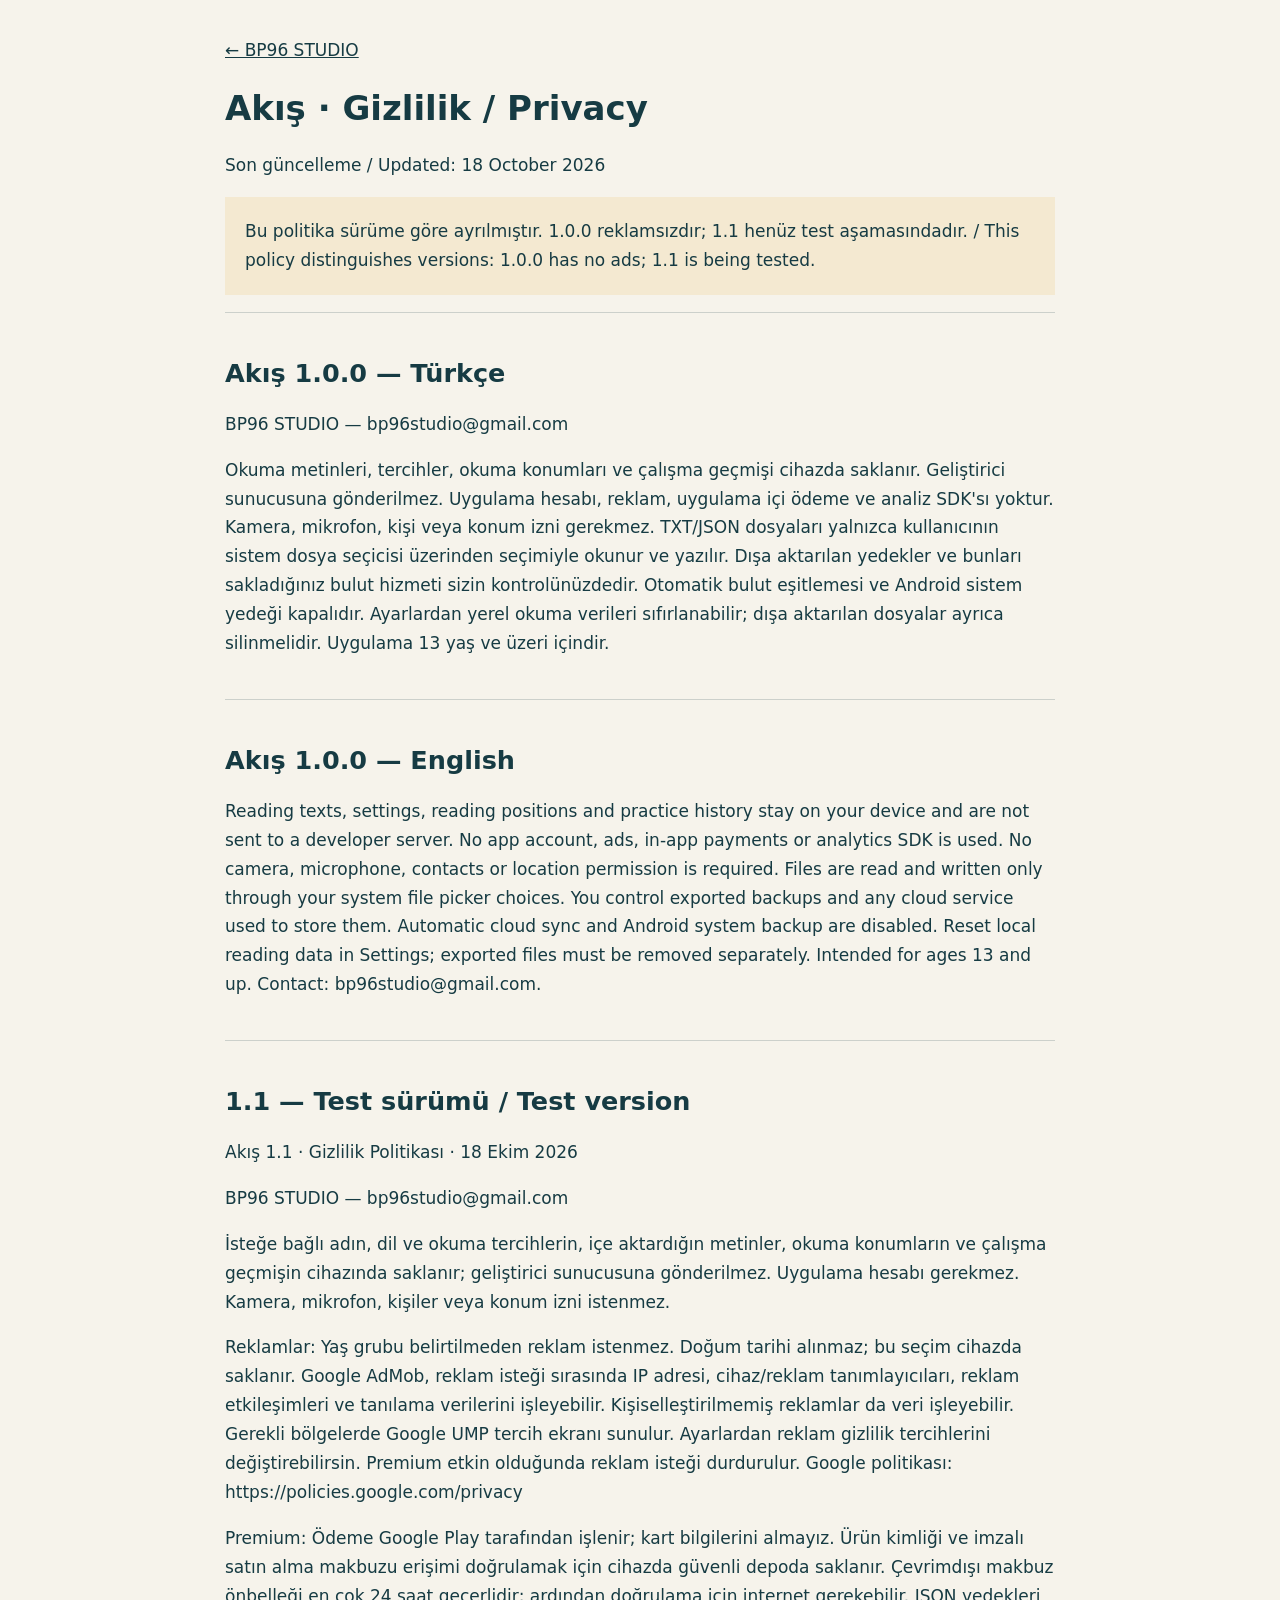
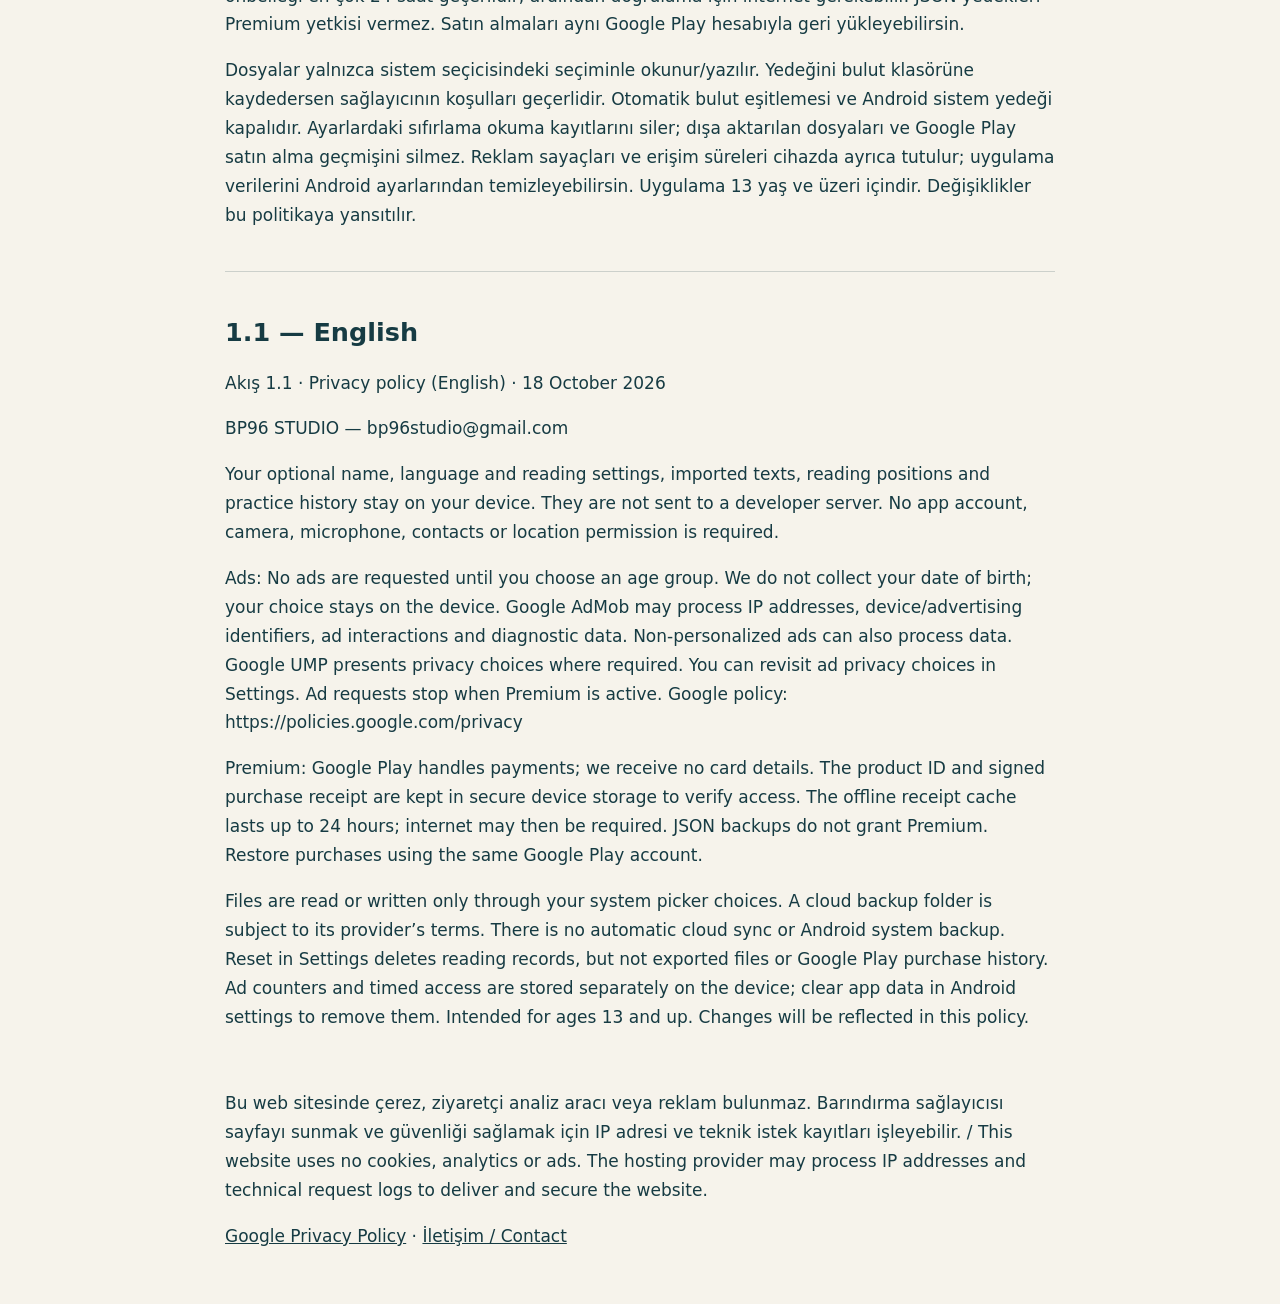
==== privacy.html @ a9ad48e4 "Publish BP96 STUDIO support, privacy and app-ads.txt" ====
<!doctype html><html lang="tr"><head><meta charset="utf-8"><meta name="viewport" content="width=device-width,initial-scale=1"><title>Akış · Gizlilik / Privacy · BP96 STUDIO</title><style>body{margin:0;background:#f6f3eb;color:#163b43;font:17px/1.7 system-ui,sans-serif}main{max-width:830px;margin:auto;padding:36px 24px}h1,h2{line-height:1.2}section{padding:24px 0;border-top:1px solid #163b4330}a{color:inherit}.note{padding:20px;background:#e9bd6030}p{white-space:pre-line}</style></head><body><main><a href="/">← BP96 STUDIO</a><h1>Akış · Gizlilik / Privacy</h1><p>Son güncelleme / Updated: 18 October 2026</p><p class="note">Bu politika sürüme göre ayrılmıştır. 1.0.0 reklamsızdır; 1.1 henüz test aşamasındadır. / This policy distinguishes versions: 1.0.0 has no ads; 1.1 is being tested.</p><section><h2>Akış 1.0.0 — Türkçe</h2><p>BP96 STUDIO — bp96studio@gmail.com</p><p>Okuma metinleri, tercihler, okuma konumları ve çalışma geçmişi cihazda saklanır. Geliştirici sunucusuna gönderilmez. Uygulama hesabı, reklam, uygulama içi ödeme ve analiz SDK'sı yoktur. Kamera, mikrofon, kişi veya konum izni gerekmez. TXT/JSON dosyaları yalnızca kullanıcının sistem dosya seçicisi üzerinden seçimiyle okunur ve yazılır. Dışa aktarılan yedekler ve bunları sakladığınız bulut hizmeti sizin kontrolünüzdedir. Otomatik bulut eşitlemesi ve Android sistem yedeği kapalıdır. Ayarlardan yerel okuma verileri sıfırlanabilir; dışa aktarılan dosyalar ayrıca silinmelidir. Uygulama 13 yaş ve üzeri içindir.</p></section><section lang="en"><h2>Akış 1.0.0 — English</h2><p>Reading texts, settings, reading positions and practice history stay on your device and are not sent to a developer server. No app account, ads, in-app payments or analytics SDK is used. No camera, microphone, contacts or location permission is required. Files are read and written only through your system file picker choices. You control exported backups and any cloud service used to store them. Automatic cloud sync and Android system backup are disabled. Reset local reading data in Settings; exported files must be removed separately. Intended for ages 13 and up. Contact: bp96studio@gmail.com.</p></section><section><h2>1.1 — Test sürümü / Test version</h2><p>Akış 1.1 · Gizlilik Politikası · 18 Ekim 2026</p><p>BP96 STUDIO — bp96studio@gmail.com</p><p>İsteğe bağlı adın, dil ve okuma tercihlerin, içe aktardığın metinler, okuma konumların ve çalışma geçmişin cihazında saklanır; geliştirici sunucusuna gönderilmez. Uygulama hesabı gerekmez. Kamera, mikrofon, kişiler veya konum izni istenmez.</p><p>Reklamlar: Yaş grubu belirtilmeden reklam istenmez. Doğum tarihi alınmaz; bu seçim cihazda saklanır. Google AdMob, reklam isteği sırasında IP adresi, cihaz/reklam tanımlayıcıları, reklam etkileşimleri ve tanılama verilerini işleyebilir. Kişiselleştirilmemiş reklamlar da veri işleyebilir. Gerekli bölgelerde Google UMP tercih ekranı sunulur. Ayarlardan reklam gizlilik tercihlerini değiştirebilirsin. Premium etkin olduğunda reklam isteği durdurulur. Google politikası: https://policies.google.com/privacy</p><p>Premium: Ödeme Google Play tarafından işlenir; kart bilgilerini almayız. Ürün kimliği ve imzalı satın alma makbuzu erişimi doğrulamak için cihazda güvenli depoda saklanır. Çevrimdışı makbuz önbelleği en çok 24 saat geçerlidir; ardından doğrulama için internet gerekebilir. JSON yedekleri Premium yetkisi vermez. Satın almaları aynı Google Play hesabıyla geri yükleyebilirsin.</p><p>Dosyalar yalnızca sistem seçicisindeki seçiminle okunur/yazılır. Yedeğini bulut klasörüne kaydedersen sağlayıcının koşulları geçerlidir. Otomatik bulut eşitlemesi ve Android sistem yedeği kapalıdır. Ayarlardaki sıfırlama okuma kayıtlarını siler; dışa aktarılan dosyaları ve Google Play satın alma geçmişini silmez. Reklam sayaçları ve erişim süreleri cihazda ayrıca tutulur; uygulama verilerini Android ayarlarından temizleyebilirsin. Uygulama 13 yaş ve üzeri içindir. Değişiklikler bu politikaya yansıtılır.</p></section><section lang="en"><h2>1.1 — English</h2><p>Akış 1.1 · Privacy policy (English) · 18 October 2026</p><p>BP96 STUDIO — bp96studio@gmail.com</p><p>Your optional name, language and reading settings, imported texts, reading positions and practice history stay on your device. They are not sent to a developer server. No app account, camera, microphone, contacts or location permission is required.</p><p>Ads: No ads are requested until you choose an age group. We do not collect your date of birth; your choice stays on the device. Google AdMob may process IP addresses, device/advertising identifiers, ad interactions and diagnostic data. Non-personalized ads can also process data. Google UMP presents privacy choices where required. You can revisit ad privacy choices in Settings. Ad requests stop when Premium is active. Google policy: https://policies.google.com/privacy</p><p>Premium: Google Play handles payments; we receive no card details. The product ID and signed purchase receipt are kept in secure device storage to verify access. The offline receipt cache lasts up to 24 hours; internet may then be required. JSON backups do not grant Premium. Restore purchases using the same Google Play account.</p><p>Files are read or written only through your system picker choices. A cloud backup folder is subject to its provider’s terms. There is no automatic cloud sync or Android system backup. Reset in Settings deletes reading records, but not exported files or Google Play purchase history. Ad counters and timed access are stored separately on the device; clear app data in Android settings to remove them. Intended for ages 13 and up. Changes will be reflected in this policy.</p></section><p>Bu web sitesinde çerez, ziyaretçi analiz aracı veya reklam bulunmaz. Barındırma sağlayıcısı sayfayı sunmak ve güvenliği sağlamak için IP adresi ve teknik istek kayıtları işleyebilir. / This website uses no cookies, analytics or ads. The hosting provider may process IP addresses and technical request logs to deliver and secure the website.</p><p><a href="https://policies.google.com/privacy">Google Privacy Policy</a> · <a href="mailto:bp96studio@gmail.com">İletişim / Contact</a></p></main></body></html>
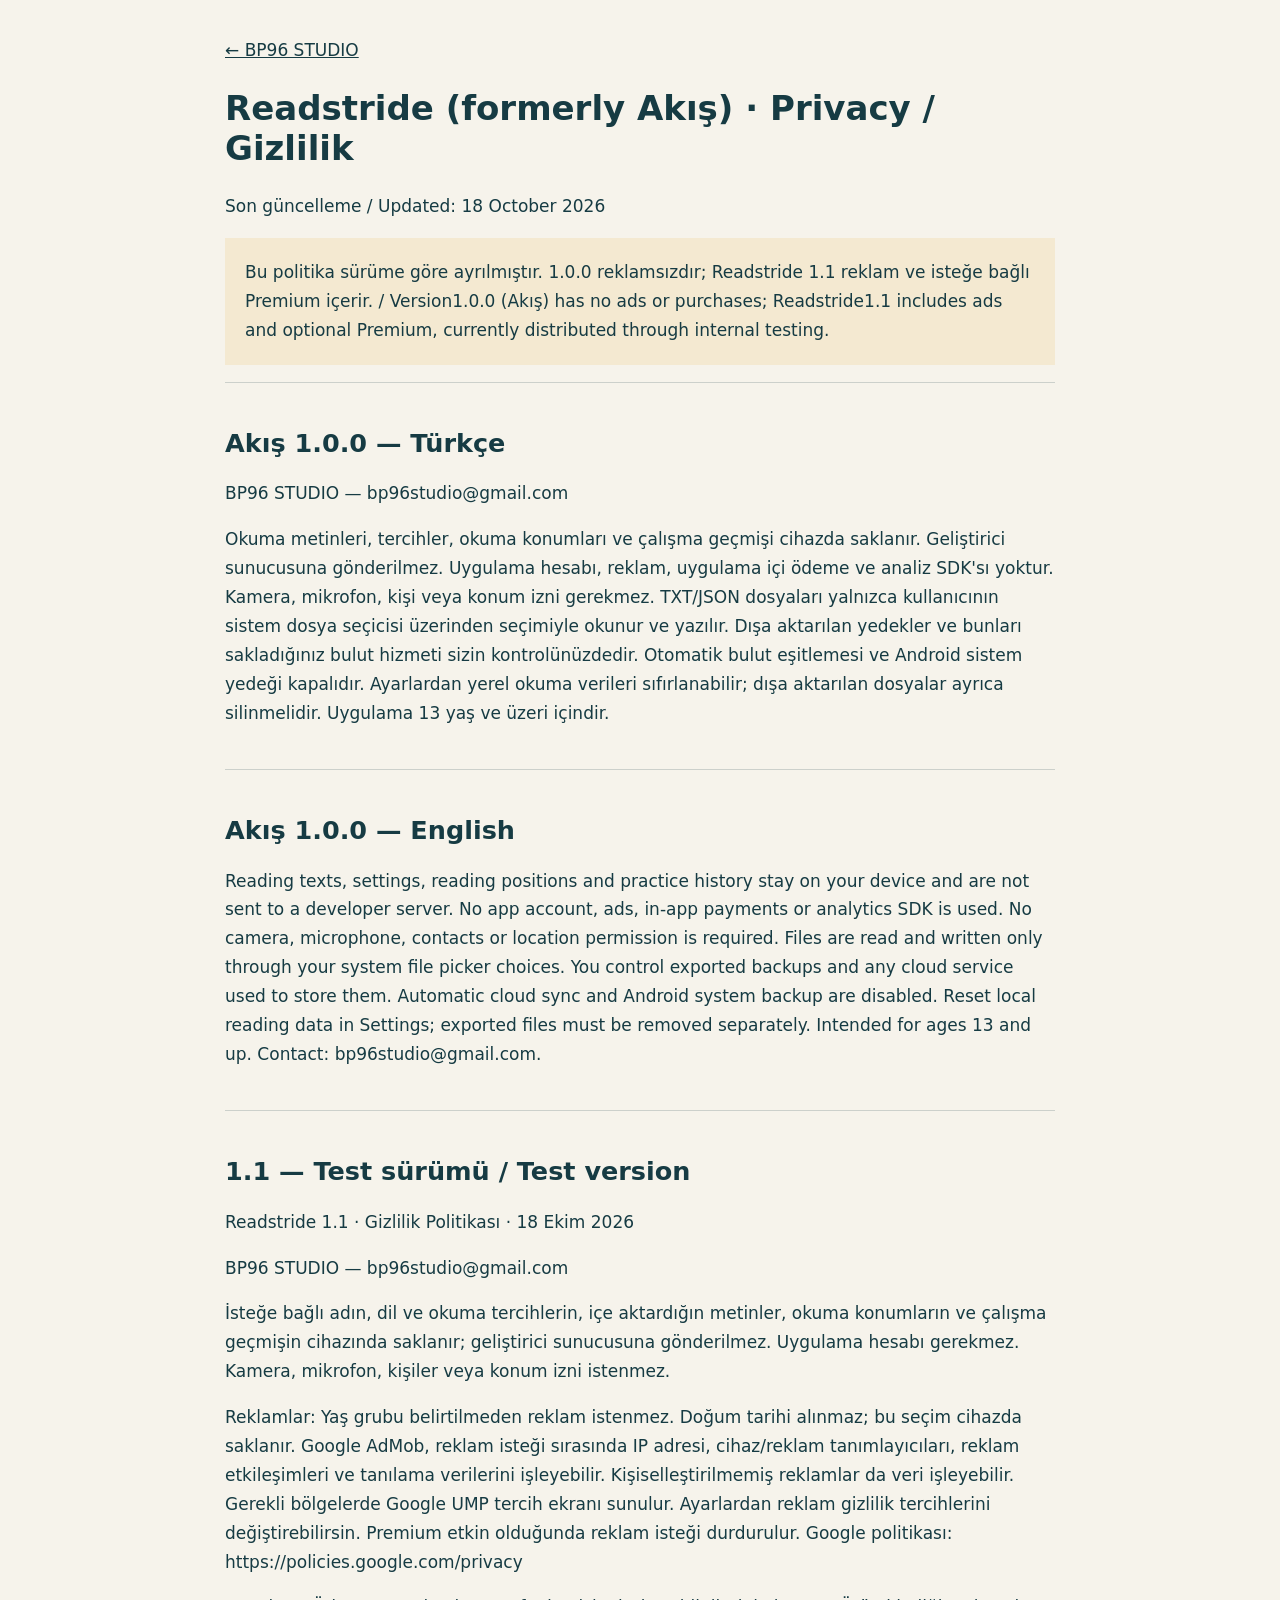
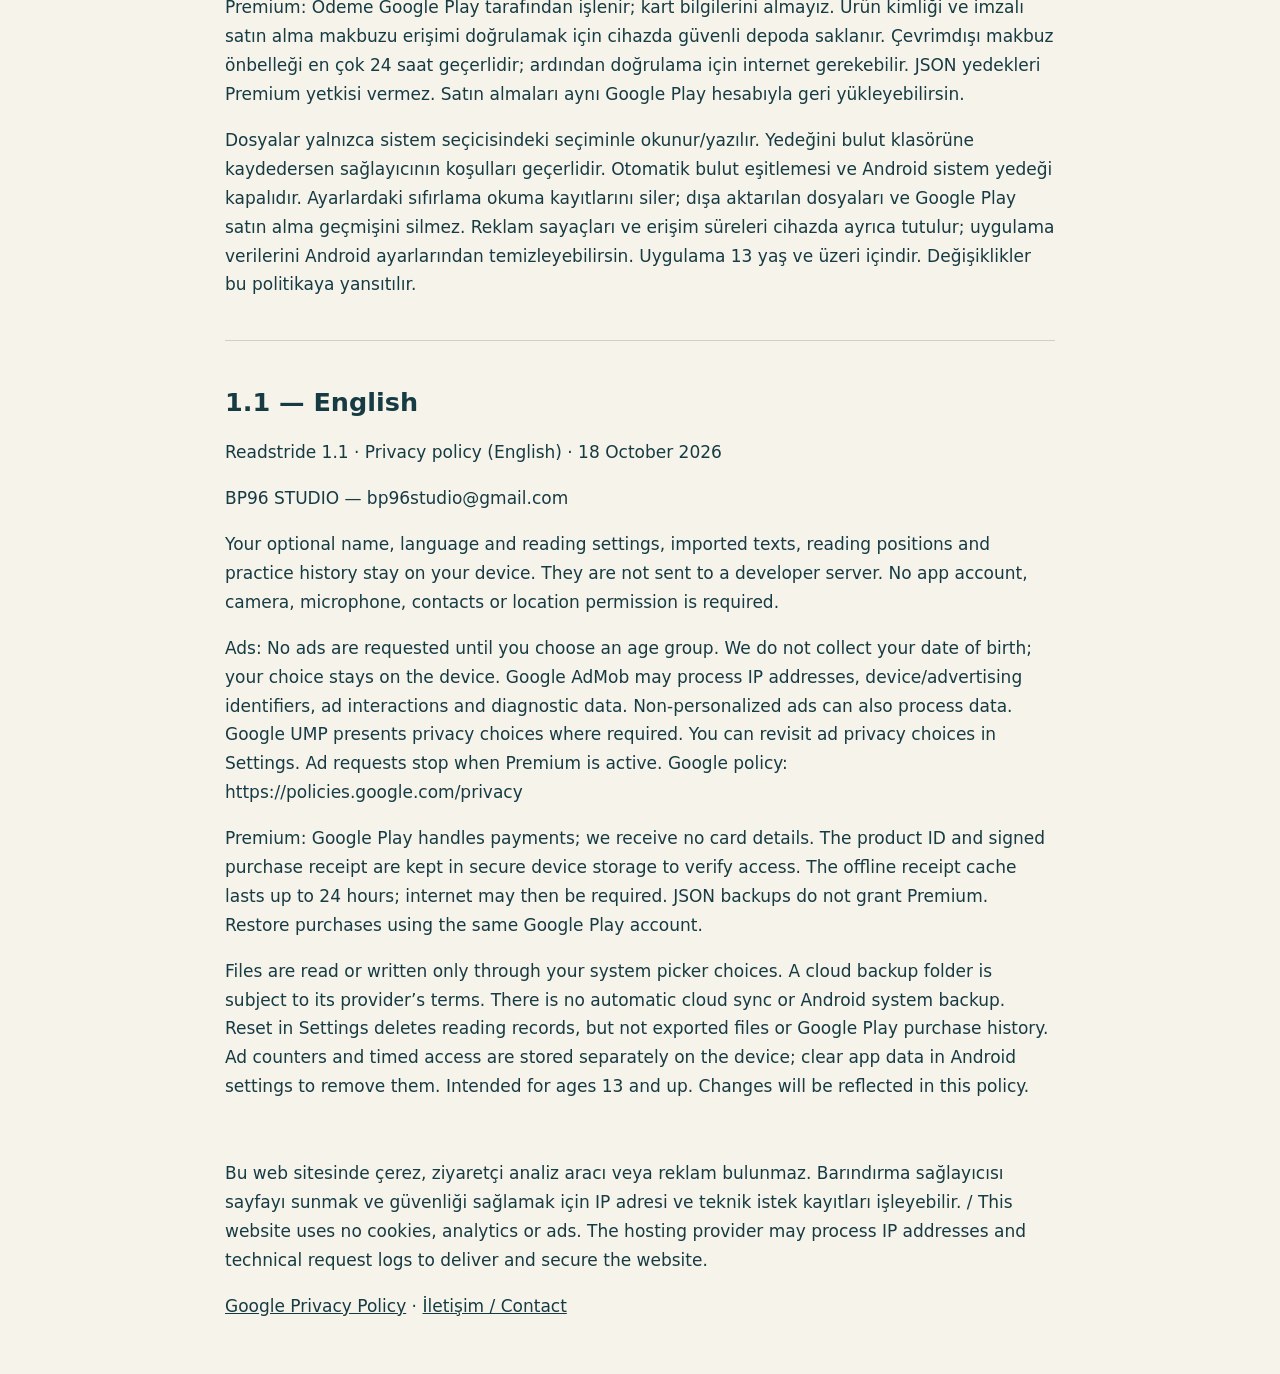
==== commit e2ac1d54: "Introduce English-first Readstride branding and current privacy versions" ====
--- a/privacy.html
+++ b/privacy.html
@@ -1 +1 @@
-<!doctype html><html lang="tr"><head><meta charset="utf-8"><meta name="viewport" content="width=device-width,initial-scale=1"><title>Akış · Gizlilik / Privacy · BP96 STUDIO</title><style>body{margin:0;background:#f6f3eb;color:#163b43;font:17px/1.7 system-ui,sans-serif}main{max-width:830px;margin:auto;padding:36px 24px}h1,h2{line-height:1.2}section{padding:24px 0;border-top:1px solid #163b4330}a{color:inherit}.note{padding:20px;background:#e9bd6030}p{white-space:pre-line}</style></head><body><main><a href="/">← BP96 STUDIO</a><h1>Akış · Gizlilik / Privacy</h1><p>Son güncelleme / Updated: 18 October 2026</p><p class="note">Bu politika sürüme göre ayrılmıştır. 1.0.0 reklamsızdır; 1.1 henüz test aşamasındadır. / This policy distinguishes versions: 1.0.0 has no ads; 1.1 is being tested.</p><section><h2>Akış 1.0.0 — Türkçe</h2><p>BP96 STUDIO — bp96studio@gmail.com</p><p>Okuma metinleri, tercihler, okuma konumları ve çalışma geçmişi cihazda saklanır. Geliştirici sunucusuna gönderilmez. Uygulama hesabı, reklam, uygulama içi ödeme ve analiz SDK'sı yoktur. Kamera, mikrofon, kişi veya konum izni gerekmez. TXT/JSON dosyaları yalnızca kullanıcının sistem dosya seçicisi üzerinden seçimiyle okunur ve yazılır. Dışa aktarılan yedekler ve bunları sakladığınız bulut hizmeti sizin kontrolünüzdedir. Otomatik bulut eşitlemesi ve Android sistem yedeği kapalıdır. Ayarlardan yerel okuma verileri sıfırlanabilir; dışa aktarılan dosyalar ayrıca silinmelidir. Uygulama 13 yaş ve üzeri içindir.</p></section><section lang="en"><h2>Akış 1.0.0 — English</h2><p>Reading texts, settings, reading positions and practice history stay on your device and are not sent to a developer server. No app account, ads, in-app payments or analytics SDK is used. No camera, microphone, contacts or location permission is required. Files are read and written only through your system file picker choices. You control exported backups and any cloud service used to store them. Automatic cloud sync and Android system backup are disabled. Reset local reading data in Settings; exported files must be removed separately. Intended for ages 13 and up. Contact: bp96studio@gmail.com.</p></section><section><h2>1.1 — Test sürümü / Test version</h2><p>Akış 1.1 · Gizlilik Politikası · 18 Ekim 2026</p><p>BP96 STUDIO — bp96studio@gmail.com</p><p>İsteğe bağlı adın, dil ve okuma tercihlerin, içe aktardığın metinler, okuma konumların ve çalışma geçmişin cihazında saklanır; geliştirici sunucusuna gönderilmez. Uygulama hesabı gerekmez. Kamera, mikrofon, kişiler veya konum izni istenmez.</p><p>Reklamlar: Yaş grubu belirtilmeden reklam istenmez. Doğum tarihi alınmaz; bu seçim cihazda saklanır. Google AdMob, reklam isteği sırasında IP adresi, cihaz/reklam tanımlayıcıları, reklam etkileşimleri ve tanılama verilerini işleyebilir. Kişiselleştirilmemiş reklamlar da veri işleyebilir. Gerekli bölgelerde Google UMP tercih ekranı sunulur. Ayarlardan reklam gizlilik tercihlerini değiştirebilirsin. Premium etkin olduğunda reklam isteği durdurulur. Google politikası: https://policies.google.com/privacy</p><p>Premium: Ödeme Google Play tarafından işlenir; kart bilgilerini almayız. Ürün kimliği ve imzalı satın alma makbuzu erişimi doğrulamak için cihazda güvenli depoda saklanır. Çevrimdışı makbuz önbelleği en çok 24 saat geçerlidir; ardından doğrulama için internet gerekebilir. JSON yedekleri Premium yetkisi vermez. Satın almaları aynı Google Play hesabıyla geri yükleyebilirsin.</p><p>Dosyalar yalnızca sistem seçicisindeki seçiminle okunur/yazılır. Yedeğini bulut klasörüne kaydedersen sağlayıcının koşulları geçerlidir. Otomatik bulut eşitlemesi ve Android sistem yedeği kapalıdır. Ayarlardaki sıfırlama okuma kayıtlarını siler; dışa aktarılan dosyaları ve Google Play satın alma geçmişini silmez. Reklam sayaçları ve erişim süreleri cihazda ayrıca tutulur; uygulama verilerini Android ayarlarından temizleyebilirsin. Uygulama 13 yaş ve üzeri içindir. Değişiklikler bu politikaya yansıtılır.</p></section><section lang="en"><h2>1.1 — English</h2><p>Akış 1.1 · Privacy policy (English) · 18 October 2026</p><p>BP96 STUDIO — bp96studio@gmail.com</p><p>Your optional name, language and reading settings, imported texts, reading positions and practice history stay on your device. They are not sent to a developer server. No app account, camera, microphone, contacts or location permission is required.</p><p>Ads: No ads are requested until you choose an age group. We do not collect your date of birth; your choice stays on the device. Google AdMob may process IP addresses, device/advertising identifiers, ad interactions and diagnostic data. Non-personalized ads can also process data. Google UMP presents privacy choices where required. You can revisit ad privacy choices in Settings. Ad requests stop when Premium is active. Google policy: https://policies.google.com/privacy</p><p>Premium: Google Play handles payments; we receive no card details. The product ID and signed purchase receipt are kept in secure device storage to verify access. The offline receipt cache lasts up to 24 hours; internet may then be required. JSON backups do not grant Premium. Restore purchases using the same Google Play account.</p><p>Files are read or written only through your system picker choices. A cloud backup folder is subject to its provider’s terms. There is no automatic cloud sync or Android system backup. Reset in Settings deletes reading records, but not exported files or Google Play purchase history. Ad counters and timed access are stored separately on the device; clear app data in Android settings to remove them. Intended for ages 13 and up. Changes will be reflected in this policy.</p></section><p>Bu web sitesinde çerez, ziyaretçi analiz aracı veya reklam bulunmaz. Barındırma sağlayıcısı sayfayı sunmak ve güvenliği sağlamak için IP adresi ve teknik istek kayıtları işleyebilir. / This website uses no cookies, analytics or ads. The hosting provider may process IP addresses and technical request logs to deliver and secure the website.</p><p><a href="https://policies.google.com/privacy">Google Privacy Policy</a> · <a href="mailto:bp96studio@gmail.com">İletişim / Contact</a></p></main></body></html>+<!doctype html><html lang="en"><head><meta charset="utf-8"><meta name="viewport" content="width=device-width,initial-scale=1"><title>Readstride · Gizlilik / Privacy · BP96 STUDIO</title><style>body{margin:0;background:#f6f3eb;color:#163b43;font:17px/1.7 system-ui,sans-serif}main{max-width:830px;margin:auto;padding:36px 24px}h1,h2{line-height:1.2}section{padding:24px 0;border-top:1px solid #163b4330}a{color:inherit}.note{padding:20px;background:#e9bd6030}p{white-space:pre-line}</style></head><body><main><a href="/">← BP96 STUDIO</a><h1>Readstride (formerly Akış) · Privacy / Gizlilik</h1><p>Son güncelleme / Updated: 18 October 2026</p><p class="note">Bu politika sürüme göre ayrılmıştır. 1.0.0 reklamsızdır; Readstride 1.1 reklam ve isteğe bağlı Premium içerir. / Version1.0.0 (Akış) has no ads or purchases; Readstride1.1 includes ads and optional Premium, currently distributed through internal testing.</p><section><h2>Akış 1.0.0 — Türkçe</h2><p>BP96 STUDIO — bp96studio@gmail.com</p><p>Okuma metinleri, tercihler, okuma konumları ve çalışma geçmişi cihazda saklanır. Geliştirici sunucusuna gönderilmez. Uygulama hesabı, reklam, uygulama içi ödeme ve analiz SDK'sı yoktur. Kamera, mikrofon, kişi veya konum izni gerekmez. TXT/JSON dosyaları yalnızca kullanıcının sistem dosya seçicisi üzerinden seçimiyle okunur ve yazılır. Dışa aktarılan yedekler ve bunları sakladığınız bulut hizmeti sizin kontrolünüzdedir. Otomatik bulut eşitlemesi ve Android sistem yedeği kapalıdır. Ayarlardan yerel okuma verileri sıfırlanabilir; dışa aktarılan dosyalar ayrıca silinmelidir. Uygulama 13 yaş ve üzeri içindir.</p></section><section lang="en"><h2>Akış 1.0.0 — English</h2><p>Reading texts, settings, reading positions and practice history stay on your device and are not sent to a developer server. No app account, ads, in-app payments or analytics SDK is used. No camera, microphone, contacts or location permission is required. Files are read and written only through your system file picker choices. You control exported backups and any cloud service used to store them. Automatic cloud sync and Android system backup are disabled. Reset local reading data in Settings; exported files must be removed separately. Intended for ages 13 and up. Contact: bp96studio@gmail.com.</p></section><section><h2>1.1 — Test sürümü / Test version</h2><p>Readstride 1.1 · Gizlilik Politikası · 18 Ekim 2026</p><p>BP96 STUDIO — bp96studio@gmail.com</p><p>İsteğe bağlı adın, dil ve okuma tercihlerin, içe aktardığın metinler, okuma konumların ve çalışma geçmişin cihazında saklanır; geliştirici sunucusuna gönderilmez. Uygulama hesabı gerekmez. Kamera, mikrofon, kişiler veya konum izni istenmez.</p><p>Reklamlar: Yaş grubu belirtilmeden reklam istenmez. Doğum tarihi alınmaz; bu seçim cihazda saklanır. Google AdMob, reklam isteği sırasında IP adresi, cihaz/reklam tanımlayıcıları, reklam etkileşimleri ve tanılama verilerini işleyebilir. Kişiselleştirilmemiş reklamlar da veri işleyebilir. Gerekli bölgelerde Google UMP tercih ekranı sunulur. Ayarlardan reklam gizlilik tercihlerini değiştirebilirsin. Premium etkin olduğunda reklam isteği durdurulur. Google politikası: https://policies.google.com/privacy</p><p>Premium: Ödeme Google Play tarafından işlenir; kart bilgilerini almayız. Ürün kimliği ve imzalı satın alma makbuzu erişimi doğrulamak için cihazda güvenli depoda saklanır. Çevrimdışı makbuz önbelleği en çok 24 saat geçerlidir; ardından doğrulama için internet gerekebilir. JSON yedekleri Premium yetkisi vermez. Satın almaları aynı Google Play hesabıyla geri yükleyebilirsin.</p><p>Dosyalar yalnızca sistem seçicisindeki seçiminle okunur/yazılır. Yedeğini bulut klasörüne kaydedersen sağlayıcının koşulları geçerlidir. Otomatik bulut eşitlemesi ve Android sistem yedeği kapalıdır. Ayarlardaki sıfırlama okuma kayıtlarını siler; dışa aktarılan dosyaları ve Google Play satın alma geçmişini silmez. Reklam sayaçları ve erişim süreleri cihazda ayrıca tutulur; uygulama verilerini Android ayarlarından temizleyebilirsin. Uygulama 13 yaş ve üzeri içindir. Değişiklikler bu politikaya yansıtılır.</p></section><section lang="en"><h2>1.1 — English</h2><p>Readstride 1.1 · Privacy policy (English) · 18 October 2026</p><p>BP96 STUDIO — bp96studio@gmail.com</p><p>Your optional name, language and reading settings, imported texts, reading positions and practice history stay on your device. They are not sent to a developer server. No app account, camera, microphone, contacts or location permission is required.</p><p>Ads: No ads are requested until you choose an age group. We do not collect your date of birth; your choice stays on the device. Google AdMob may process IP addresses, device/advertising identifiers, ad interactions and diagnostic data. Non-personalized ads can also process data. Google UMP presents privacy choices where required. You can revisit ad privacy choices in Settings. Ad requests stop when Premium is active. Google policy: https://policies.google.com/privacy</p><p>Premium: Google Play handles payments; we receive no card details. The product ID and signed purchase receipt are kept in secure device storage to verify access. The offline receipt cache lasts up to 24 hours; internet may then be required. JSON backups do not grant Premium. Restore purchases using the same Google Play account.</p><p>Files are read or written only through your system picker choices. A cloud backup folder is subject to its provider’s terms. There is no automatic cloud sync or Android system backup. Reset in Settings deletes reading records, but not exported files or Google Play purchase history. Ad counters and timed access are stored separately on the device; clear app data in Android settings to remove them. Intended for ages 13 and up. Changes will be reflected in this policy.</p></section><p>Bu web sitesinde çerez, ziyaretçi analiz aracı veya reklam bulunmaz. Barındırma sağlayıcısı sayfayı sunmak ve güvenliği sağlamak için IP adresi ve teknik istek kayıtları işleyebilir. / This website uses no cookies, analytics or ads. The hosting provider may process IP addresses and technical request logs to deliver and secure the website.</p><p><a href="https://policies.google.com/privacy">Google Privacy Policy</a> · <a href="mailto:bp96studio@gmail.com">İletişim / Contact</a></p></main></body></html>
